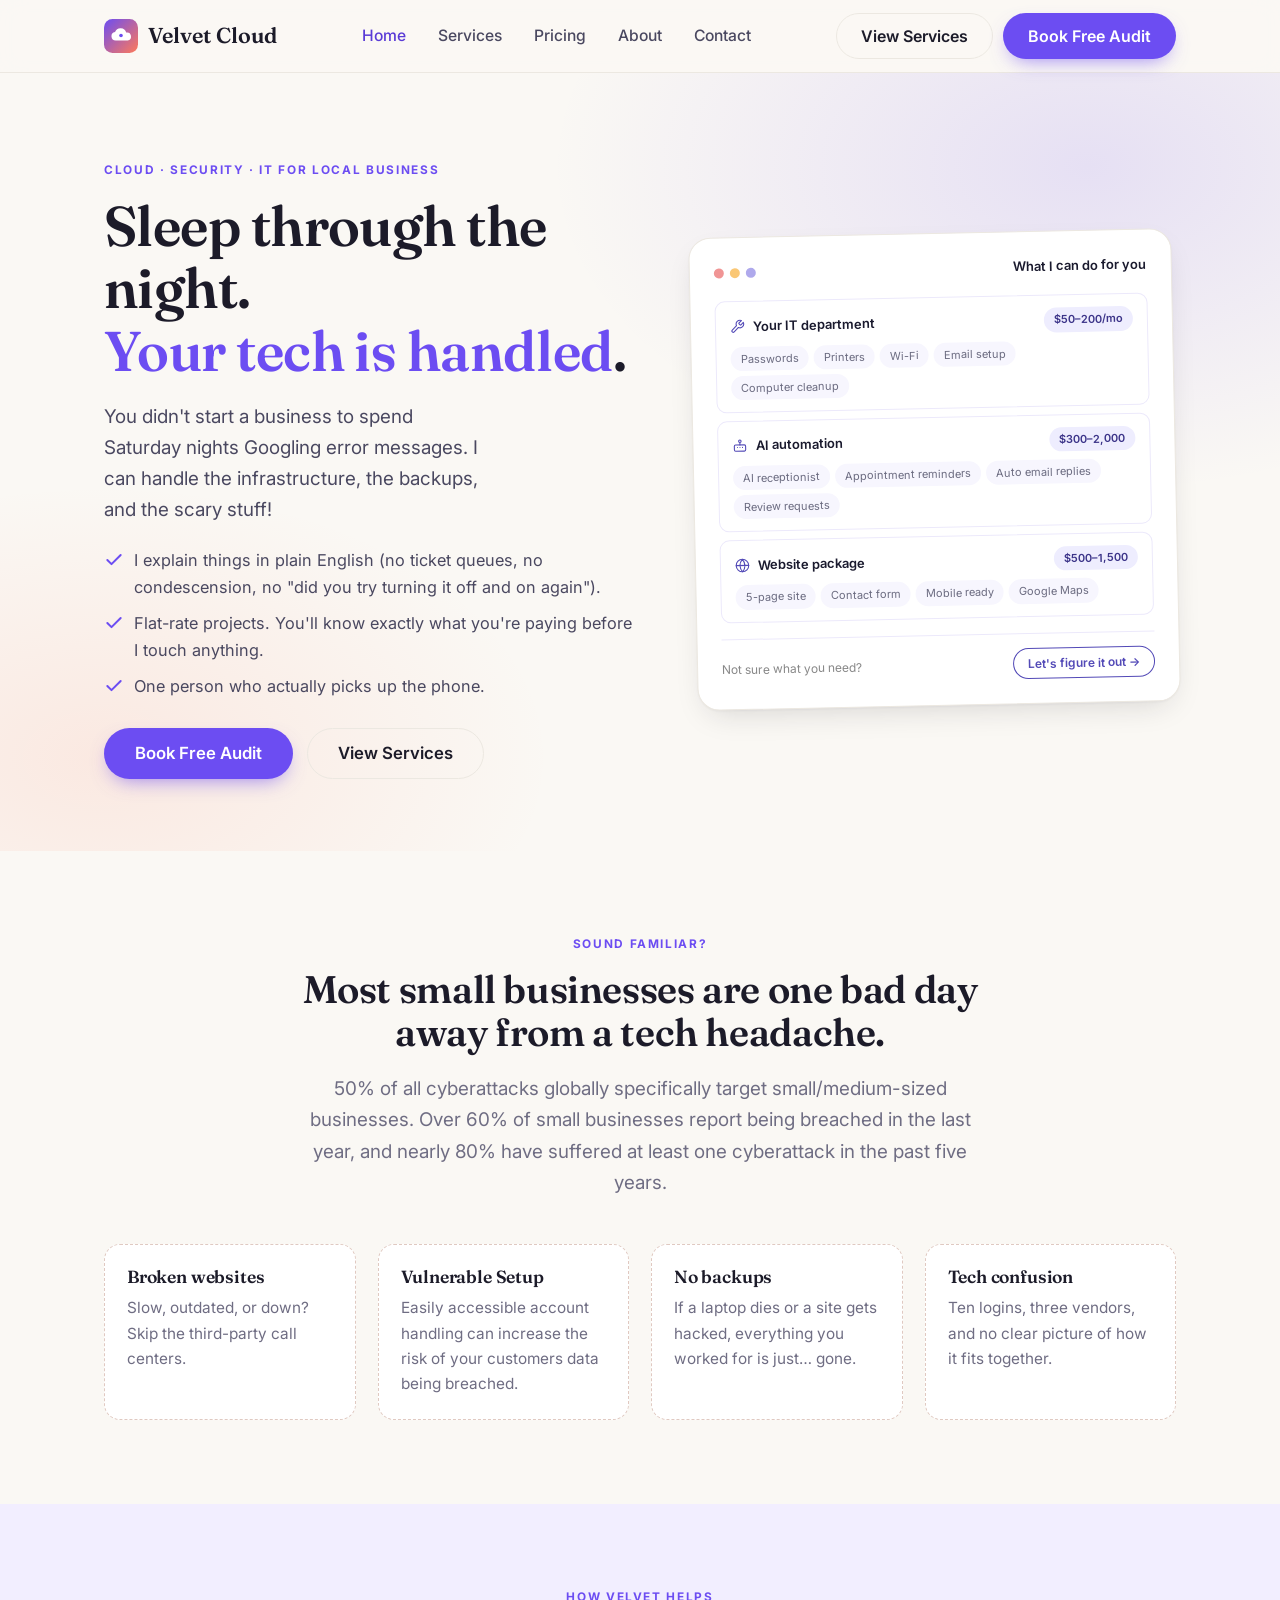
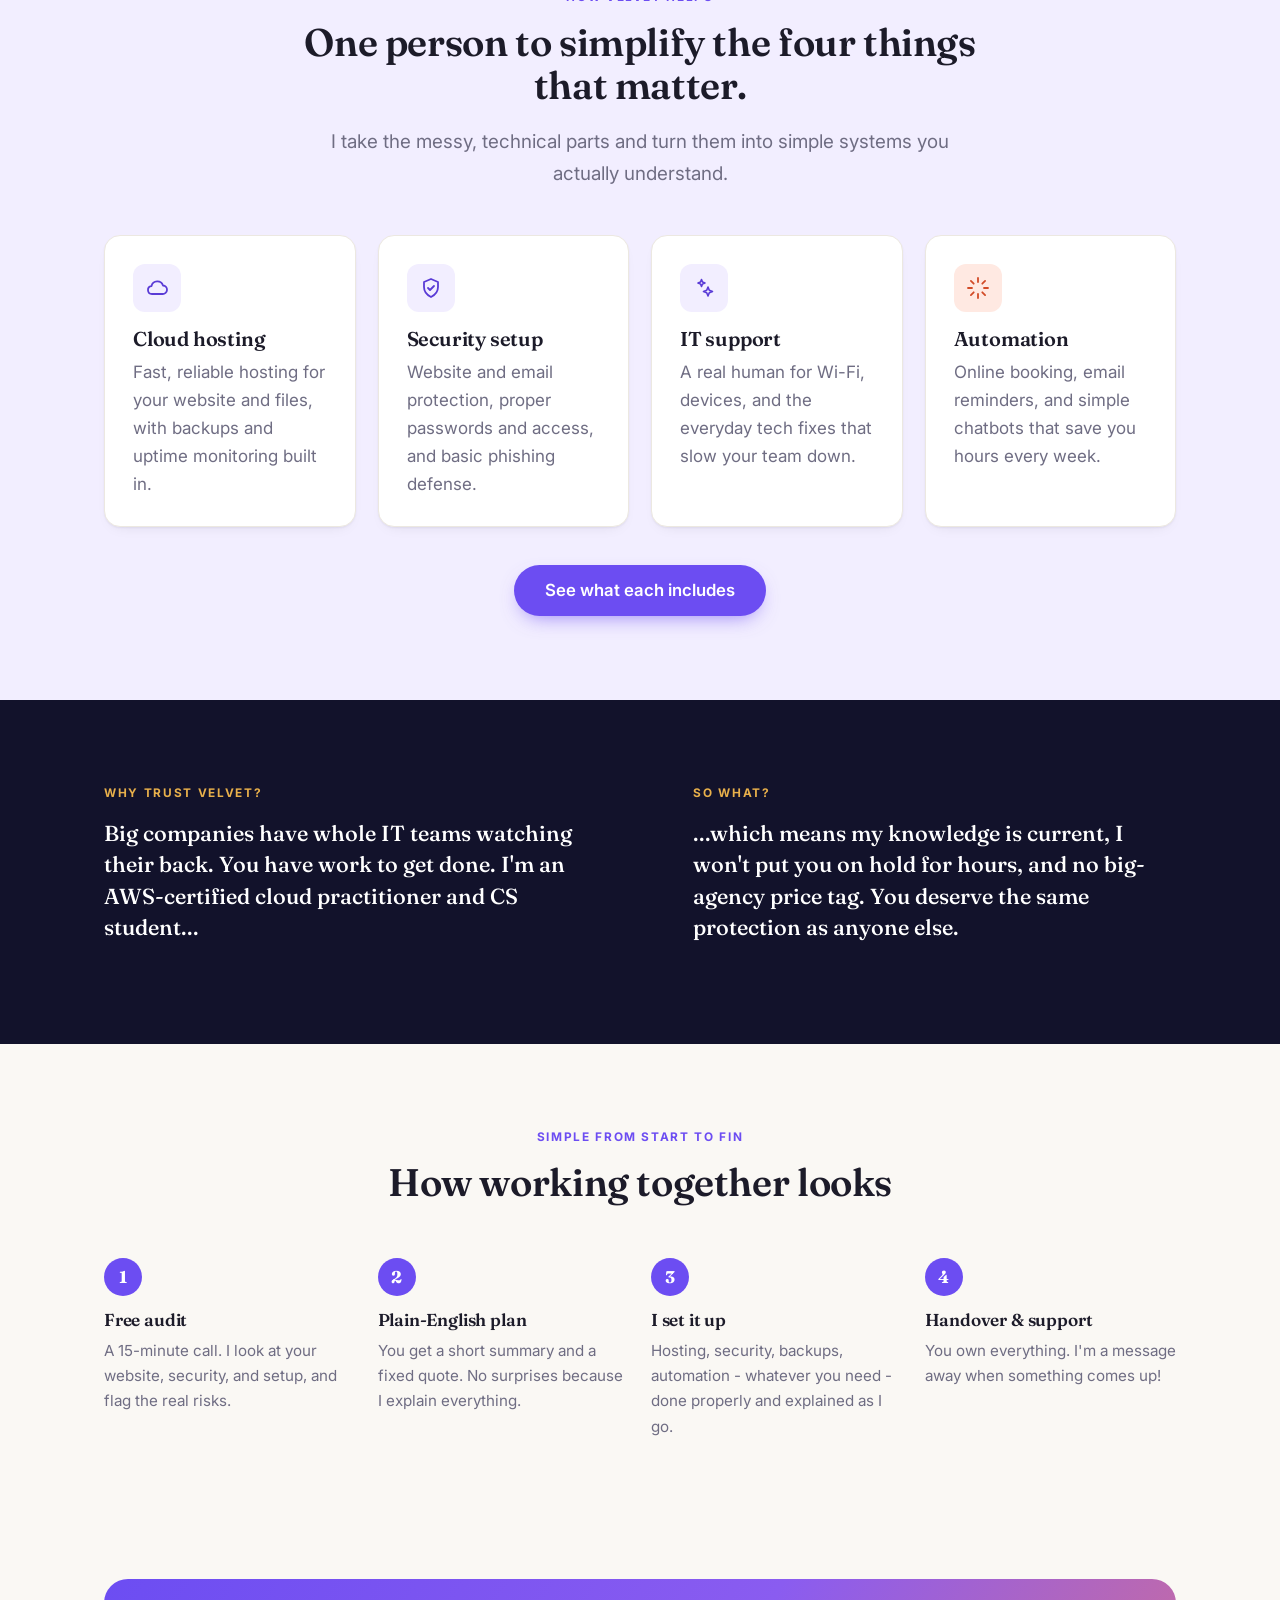
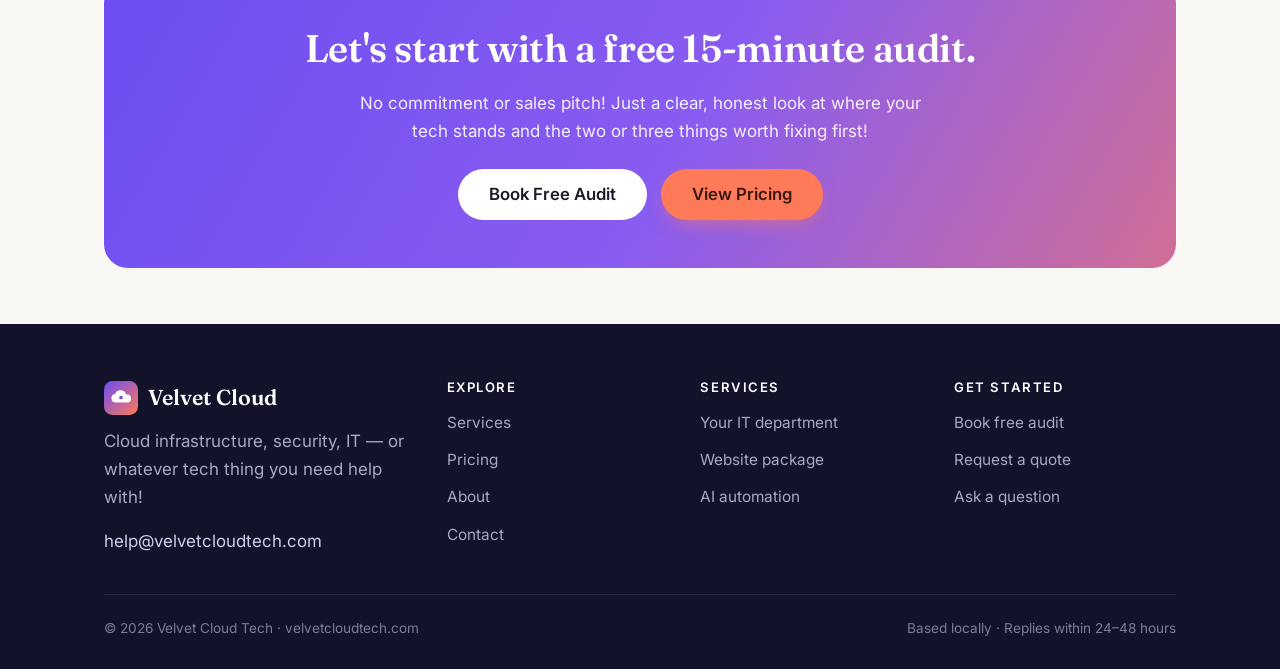
==== index.html @ 6d4a2fa4 "first commit" ====
<!DOCTYPE html>
<html lang="en">
<head>
  <meta charset="UTF-8" />
  <meta name="viewport" content="width=device-width, initial-scale=1.0" />
  <title>Velvet Cloud Tech — Home</title>
  <meta name="description" content="Velvet Cloud Tech provides cloud hosting, security, backups and IT support for small local businesses — fast, secure, managed infrastructure without needing in-house IT. Book a free 15-minute audit." />
  <link rel="icon" href="assets/favicon.svg" type="image/svg+xml" />
  <link rel="preconnect" href="https://fonts.googleapis.com" />
  <link rel="preconnect" href="https://fonts.gstatic.com" crossorigin />
  <link href="https://fonts.googleapis.com/css2?family=Fraunces:opsz,wght@9..144,500;9..144,600;9..144,700&family=Inter:wght@400;500;600;700&display=swap" rel="stylesheet" />
  <link rel="stylesheet" href="css/styles.css" />
  <meta property="og:title" content="Velvet Cloud Tech — Simple cloud, security & IT for local businesses" />
  <meta property="og:description" content="Fast, secure, managed infrastructure without needing in-house IT." />
  <meta property="og:type" content="website" />
</head>
<body>

  <!-- ============ HEADER ============ -->
  <header class="site-header">
    <div class="container nav">
      <a class="brand" href="index.html" aria-label="Velvet Cloud Tech home">
        <svg class="mark" viewBox="0 0 64 64" aria-hidden="true"><defs><linearGradient id="bg" x1="0" y1="0" x2="1" y2="1"><stop offset="0" stop-color="#6c4df2"/><stop offset="1" stop-color="#ff7a59"/></linearGradient></defs><rect width="64" height="64" rx="16" fill="url(#bg)"/><path fill="#fff" d="M44.5 40.5H22a8 8 0 0 1-1.2-15.9 11 11 0 0 1 21 .8 7.5 7.5 0 0 1 2.7 15.1Z"/><circle cx="32" cy="31" r="3.4" fill="#6c4df2"/></svg>
        Velvet Cloud
      </a>
      <nav aria-label="Primary">
        <ul class="nav-links" id="nav-links">
          <li><a href="index.html" class="active">Home</a></li>
          <li><a href="services.html">Services</a></li>
          <li><a href="pricing.html">Pricing</a></li>
          <li><a href="about.html">About</a></li>
          <li><a href="contact.html">Contact</a></li>
        </ul>
      </nav>
      <div class="nav-cta">
        <a class="btn btn--ghost" href="services.html">View Services</a>
        <a class="btn btn--primary" href="book.html">Book Free Audit</a>
        <button class="nav-toggle" aria-label="Menu" aria-controls="nav-links" aria-expanded="false"><span></span></button>
      </div>
    </div>
  </header>

  <main>
    <!-- ============ HERO ============ -->
    <section class="hero">
      <div class="container">
        <div class="hero-grid">
          <div>
            <p class="eyebrow">Cloud · Security · IT for local business</p>
            <h1>Sleep through the night. <span class="squiggle">Your tech is handled</span>.</h1>
            <p class="lead">You didn't start a business to spend Saturday nights Googling error messages. I can handle the infrastructure, the backups, and the scary stuff!</p>
            <ul class="hero-points">
              <li><svg width="20" height="20" viewBox="0 0 24 24" fill="none"><path d="M20 6L9 17l-5-5" stroke="#6c4df2" stroke-width="2.4" stroke-linecap="round" stroke-linejoin="round"/></svg>I explain things in plain English (no ticket queues, no condescension, no "did you try turning it off and on again").</li>
              <li><svg width="20" height="20" viewBox="0 0 24 24" fill="none"><path d="M20 6L9 17l-5-5" stroke="#6c4df2" stroke-width="2.4" stroke-linecap="round" stroke-linejoin="round"/></svg> Flat-rate projects. You'll know exactly what you're paying before I touch anything.</li>
              <li><svg width="20" height="20" viewBox="0 0 24 24" fill="none"><path d="M20 6L9 17l-5-5" stroke="#6c4df2" stroke-width="2.4" stroke-linecap="round" stroke-linejoin="round"/></svg> One person who actually picks up the phone.</li>
            </ul>
            <div class="btn-row">
              <a class="btn btn--primary btn--lg" href="book.html">Book Free Audit</a>
              <a class="btn btn--ghost btn--lg" href="services.html">View Services</a>
            </div>
          </div>

          <!-- decorative "what I do" card -->
          <div class="hero-card svc-card" aria-hidden="true">
            <div class="svc-head">
              <div class="svc-dots">
                <span class="svc-dot svc-dot--red"></span>
                <span class="svc-dot svc-dot--amber"></span>
                <span class="svc-dot svc-dot--purple"></span>
              </div>
              <p class="svc-title">What I can do for you</p>
            </div>

            <div class="svc-item">
              <div class="svc-item-head">
                <div class="svc-name">
                  <svg viewBox="0 0 24 24"><path d="M14.7 6.3a1 1 0 0 0 0 1.4l1.6 1.6a1 1 0 0 0 1.4 0l3.77-3.77a6 6 0 0 1-7.94 7.94l-6.91 6.91a2.12 2.12 0 0 1-3-3l6.91-6.91a6 6 0 0 1 7.94-7.94l-3.76 3.76z"/></svg>
                  Your IT department
                </div>
                <span class="svc-badge">$50–200/mo</span>
              </div>
              <div class="svc-tags">
                <span class="svc-tag">Passwords</span>
                <span class="svc-tag">Printers</span>
                <span class="svc-tag">Wi-Fi</span>
                <span class="svc-tag">Email setup</span>
                <span class="svc-tag">Computer cleanup</span>
              </div>
            </div>

            <div class="svc-item">
              <div class="svc-item-head">
                <div class="svc-name">
                  <svg viewBox="0 0 24 24"><rect x="3" y="11" width="18" height="10" rx="2"/><circle cx="12" cy="5" r="2"/><path d="M12 7v4"/><path d="M8 15h.01M12 15h.01M16 15h.01"/></svg>
                  AI automation
                </div>
                <span class="svc-badge">$300–2,000</span>
              </div>
              <div class="svc-tags">
                <span class="svc-tag">AI receptionist</span>
                <span class="svc-tag">Appointment reminders</span>
                <span class="svc-tag">Auto email replies</span>
                <span class="svc-tag">Review requests</span>
              </div>
            </div>

            <div class="svc-item">
              <div class="svc-item-head">
                <div class="svc-name">
                  <svg viewBox="0 0 24 24"><circle cx="12" cy="12" r="10"/><path d="M2 12h20M12 2a15.3 15.3 0 0 1 4 10 15.3 15.3 0 0 1-4 10 15.3 15.3 0 0 1-4-10 15.3 15.3 0 0 1 4-10z"/></svg>
                  Website package
                </div>
                <span class="svc-badge">$500–1,500</span>
              </div>
              <div class="svc-tags">
                <span class="svc-tag">5-page site</span>
                <span class="svc-tag">Contact form</span>
                <span class="svc-tag">Mobile ready</span>
                <span class="svc-tag">Google Maps</span>
              </div>
            </div>

            <div class="svc-foot">
              <p class="svc-foot-text">Not sure what you need?</p>
              <span class="svc-foot-btn">Let's figure it out →</span>
            </div>
          </div>
        </div>
      </div>
    </section>

    <!-- ============ PROBLEM ============ -->
    <section class="section">
      <div class="container">
        <div class="center narrow">
          <p class="eyebrow">Sound familiar?</p>
          <h2>Most small businesses are one bad day away from a tech headache.</h2>
          <p class="lead muted">50% of all cyberattacks globally specifically target small/medium-sized businesses. Over 60% of small businesses report being breached in the last year, and nearly 80% have suffered at least one cyberattack in the past five years.</p>
        </div>
        <div class="grid grid-4" style="margin-top:46px">
          <div class="pain">
            <h3>Broken websites</h3>
            <p>Slow, outdated, or down? Skip the third-party call centers.</p>
          </div>
          <div class="pain">
            <h3>Vulnerable Setup</h3>
            <p>Easily accessible account handling can increase the risk of your customers data being breached.</p>
          </div>
          <div class="pain">
            <h3>No backups</h3>
            <p>If a laptop dies or a site gets hacked, everything you worked for is just… gone.</p>
          </div>
          <div class="pain">
            <h3>Tech confusion</h3>
            <p>Ten logins, three vendors, and no clear picture of how it fits together.</p>
          </div>
        </div>
      </div>
    </section>

    <!-- ============ SOLUTION ============ -->
    <section class="section section--violet">
      <div class="container">
        <div class="center narrow">
          <p class="eyebrow">How Velvet helps</p>
          <h2>One person to simplify the four things that matter.</h2>
          <p class="lead muted">I take the messy, technical parts and turn them into simple systems you actually understand.</p>
        </div>
        <div class="grid grid-4" style="margin-top:46px">
          <div class="card">
            <div class="icon"><svg width="24" height="24" viewBox="0 0 24 24" fill="none"><path d="M7 18a4 4 0 0 1-.5-7.97A6 6 0 0 1 18 9.5 3.5 3.5 0 0 1 17.5 18H7Z" stroke="currentColor" stroke-width="1.8" stroke-linejoin="round"/></svg></div>
            <h3>Cloud hosting</h3>
            <p class="mb-0 muted">Fast, reliable hosting for your website and files, with backups and uptime monitoring built in.</p>
          </div>
          <div class="card">
            <div class="icon"><svg width="24" height="24" viewBox="0 0 24 24" fill="none"><path d="M12 3l7 3v5c0 4.5-3 8-7 10-4-2-7-5.5-7-10V6l7-3Z" stroke="currentColor" stroke-width="1.8" stroke-linejoin="round"/><path d="M9 12l2 2 4-4" stroke="currentColor" stroke-width="1.8" stroke-linecap="round" stroke-linejoin="round"/></svg></div>
            <h3>Security setup</h3>
            <p class="mb-0 muted">Website and email protection, proper passwords and access, and basic phishing defense.</p>
          </div>
          <div class="card">
            <div class="icon"><svg width="24" height="24" viewBox="0 0 24 24" fill="none"><path d="M9.5 3.5l1 2.5 2.5 1-2.5 1-1 2.5-1-2.5L6 7l2.5-1 1-2.5Z" stroke="currentColor" stroke-width="1.6" stroke-linejoin="round"/><path d="M16 11l1.3 3.2L20.5 15.5 17.3 16.8 16 20l-1.3-3.2L11.5 15.5l3.2-1.3L16 11Z" stroke="currentColor" stroke-width="1.6" stroke-linejoin="round"/></svg></div>
            <h3>IT support</h3>
            <p class="mb-0 muted">A real human for Wi-Fi, devices, and the everyday tech fixes that slow your team down.</p>
          </div>
          <div class="card">
            <div class="icon icon--coral"><svg width="24" height="24" viewBox="0 0 24 24" fill="none"><path d="M12 2v4M12 18v4M4.9 4.9l2.8 2.8M16.3 16.3l2.8 2.8M2 12h4M18 12h4M4.9 19.1l2.8-2.8M16.3 7.7l2.8-2.8" stroke="currentColor" stroke-width="1.8" stroke-linecap="round"/></svg></div>
            <h3>Automation</h3>
            <p class="mb-0 muted">Online booking, email reminders, and simple chatbots that save you hours every week.</p>
          </div>
        </div>
        <div class="center" style="margin-top:38px">
          <a class="btn btn--primary btn--lg" href="services.html">See what each includes</a>
        </div>
      </div>
    </section>

    <!-- ============ TRUST ============ -->
    <section class="section section--dark">
      <div class="container">
        <div class="hero-grid" style="align-items:center">
          <div>
            <p class="eyebrow">Why trust Velvet?</p>
            <p class="trust-quote">Big companies have whole IT teams watching their back. You have work to get done. I'm an AWS-certified cloud practitioner and CS student... </p>
            
          </div>
          <div>
            <p class="eyebrow">So What?</p>
            <p class="trust-quote">...which means my knowledge is current, I won't put you on hold for hours, and no big-agency price tag. You deserve the same protection as anyone else.</p>
          </div>
        </div>
      </div>
    </section>

    <!-- ============ PROCESS ============ -->
    <section class="section">
      <div class="container">
        <div class="center narrow">
          <p class="eyebrow">Simple from start to fin</p>
          <h2>How working together looks</h2>
        </div>
        <div class="steps" style="margin-top:46px">
          <div class="step"><div class="num">1</div><h3>Free audit</h3><p>A 15-minute call. I look at your website, security, and setup, and flag the real risks.</p></div>
          <div class="step"><div class="num">2</div><h3>Plain-English plan</h3><p>You get a short summary and a fixed quote. No surprises because I explain everything.</p></div>
          <div class="step"><div class="num">3</div><h3>I set it up</h3><p>Hosting, security, backups, automation - whatever you need - done properly and explained as I go.</p></div>
          <div class="step"><div class="num">4</div><h3>Handover &amp; support</h3><p>You own everything. I'm a message away when something comes up!</p></div>
        </div>
      </div>
    </section>

    <!-- ============ CTA ============ -->
    <section class="section section--tight">
      <div class="container">
        <div class="cta-band">
          <h2>Let's start with a free 15-minute audit.</h2>
          <p>No commitment or sales pitch! Just a clear, honest look at where your tech stands and the two or three things worth fixing first!</p>
          <div class="btn-row btn-row--center" style="margin-top:24px">
            <a class="btn btn--light btn--lg" href="book.html">Book Free Audit</a>
            <a class="btn btn--coral btn--lg" href="pricing.html">View Pricing</a>
          </div>
        </div>
      </div>
    </section>
  </main>

  <!-- ============ FOOTER ============ -->
  <footer class="site-footer">
    <div class="container">
      <div class="footer-grid">
        <div>
          <a class="brand" href="index.html">
            <svg class="mark" viewBox="0 0 64 64" aria-hidden="true"><defs><linearGradient id="fg" x1="0" y1="0" x2="1" y2="1"><stop offset="0" stop-color="#6c4df2"/><stop offset="1" stop-color="#ff7a59"/></linearGradient></defs><rect width="64" height="64" rx="16" fill="url(#fg)"/><path fill="#fff" d="M44.5 40.5H22a8 8 0 0 1-1.2-15.9 11 11 0 0 1 21 .8 7.5 7.5 0 0 1 2.7 15.1Z"/><circle cx="32" cy="31" r="3.4" fill="#6c4df2"/></svg>
            Velvet Cloud
          </a>
          <p style="max-width:34ch;color:#a9a8c0">Cloud infrastructure, security, IT — or whatever tech thing you need help with!</p>
          <a href="mailto:help@velvetcloudtech.com">help@velvetcloudtech.com</a>
        </div>
        <div>
          <h4>Explore</h4>
          <ul>
            <li><a href="services.html">Services</a></li>
            <li><a href="pricing.html">Pricing</a></li>
            <li><a href="about.html">About</a></li>
            <li><a href="contact.html">Contact</a></li>
          </ul>
        </div>
        <div>
          <h4>Services</h4>
          <ul>
            <li><a href="services.html#it">Your IT department</a></li>
            <li><a href="services.html#website">Website package</a></li>
            <li><a href="services.html#automation">AI automation</a></li>
          </ul>
        </div>
        <div>
          <h4>Get started</h4>
          <ul>
            <li><a href="book.html">Book free audit</a></li>
            <li><a href="pricing.html">Request a quote</a></li>
            <li><a href="contact.html">Ask a question</a></li>
          </ul>
        </div>
      </div>
      <div class="footer-bottom">
        <span>© <span data-year>2026</span> Velvet Cloud Tech · velvetcloudtech.com</span>
        <span>Based locally · Replies within 24–48 hours</span>
      </div>
    </div>
  </footer>

  <script src="js/main.js"></script>
</body>
</html>
---- css/styles.css ----
/* =========================================================
   Cloudia — velvetcloudtech.com
   Hand-built design system. Edit tokens below to re-skin.
   ========================================================= */

:root {
  /* Brand palette — "velvet cloud" */
  --ink:        #1c1b29;   /* near-black headings */
  --ink-soft:   #4a4860;   /* body text */
  --muted:      #6f6d83;   /* captions, meta */
  --cream:      #faf8f4;   /* page background */
  --card:       #ffffff;   /* surfaces */
  --line:       #ece8e1;   /* hairline borders */

  --violet:     #6c4df2;   /* primary */
  --violet-700: #5a3bd6;   /* primary hover */
  --violet-tint:#f2eeff;   /* tint */
  --coral:      #ff7a59;   /* warm accent */
  --coral-soft: #ffe9e2;
  --navy:       #12122b;   /* deep footer / dark sections */
  --gold:       #e8b04b;

  /* Type */
  --font-head: "Fraunces", Georgia, "Times New Roman", serif;
  --font-body: "Inter", -apple-system, BlinkMacSystemFont, "Segoe UI", Roboto, Helvetica, Arial, sans-serif;

  /* Spacing / shape */
  --radius:   16px;
  --radius-sm: 10px;
  --shadow:   0 1px 2px rgba(28,27,41,.04), 0 12px 32px -12px rgba(28,27,41,.18);
  --shadow-sm:0 1px 2px rgba(28,27,41,.05), 0 6px 16px -10px rgba(28,27,41,.15);
  --container: 1120px;
}

/* ---------- Reset-ish ---------- */
*, *::before, *::after { box-sizing: border-box; }
html { scroll-behavior: smooth; -webkit-text-size-adjust: 100%; }
body {
  margin: 0;
  font-family: var(--font-body);
  color: var(--ink-soft);
  background: var(--cream);
  line-height: 1.65;
  font-size: 17px;
  -webkit-font-smoothing: antialiased;
  text-rendering: optimizeLegibility;
}
img { max-width: 100%; display: block; }
a { color: var(--violet-700); text-decoration: none; }
a:hover { text-decoration: underline; }

h1, h2, h3, h4 {
  font-family: var(--font-head);
  color: var(--ink);
  line-height: 1.12;
  font-weight: 600;
  letter-spacing: -0.01em;
  margin: 0 0 .5em;
}
h1 { font-size: clamp(2.2rem, 5vw, 3.5rem); font-weight: 600; }
h2 { font-size: clamp(1.7rem, 3.4vw, 2.4rem); }
h3 { font-size: 1.25rem; }
p  { margin: 0 0 1rem; }

/* ---------- Layout ---------- */
.container { width: 100%; max-width: var(--container); margin: 0 auto; padding: 0 24px; }
.section { padding: 84px 0; }
.section--tight { padding: 56px 0; }
.section--dark { background: var(--navy); color: #cfcede; }
.section--dark h2, .section--dark h3 { color: #fff; }
.section--violet { background: var(--violet-tint); }
.center { text-align: center; }
.narrow { max-width: 680px; margin-left: auto; margin-right: auto; }

.eyebrow {
  font-family: var(--font-body);
  text-transform: uppercase;
  letter-spacing: .14em;
  font-size: .74rem;
  font-weight: 700;
  color: var(--violet);
  margin: 0 0 14px;
}
.section--dark .eyebrow { color: var(--gold); }
.lead { font-size: 1.18rem; color: var(--ink-soft); }

/* ---------- Buttons ---------- */
.btn {
  display: inline-flex;
  align-items: center;
  gap: 9px;
  font-family: var(--font-body);
  font-weight: 600;
  font-size: 1rem;
  padding: 14px 24px;
  border-radius: 999px;
  border: 1.5px solid transparent;
  cursor: pointer;
  transition: transform .12s ease, box-shadow .2s ease, background .2s ease;
  text-decoration: none !important;
  line-height: 1;
}
.btn:active { transform: translateY(1px); }
.btn--primary { background: var(--violet); color: #fff; box-shadow: 0 8px 20px -8px rgba(108,77,242,.7); }
.btn--primary:hover { background: var(--violet-700); }
.btn--ghost { background: transparent; color: var(--ink); border-color: var(--line); }
.btn--ghost:hover { border-color: var(--violet); color: var(--violet-700); background: #fff; }
.btn--light { background: #fff; color: var(--ink); }
.btn--light:hover { background: #f4f2ff; }
.btn--coral { background: var(--coral); color: #3a1a10; box-shadow: 0 8px 20px -8px rgba(255,122,89,.7); }
.btn--coral:hover { filter: brightness(1.03); }
.btn--lg { padding: 16px 30px; font-size: 1.05rem; }
.btn-row { display: flex; flex-wrap: wrap; gap: 14px; }
.btn-row--center { justify-content: center; }

/* ---------- Header / Nav ---------- */
.site-header {
  position: sticky; top: 0; z-index: 50;
  background: rgba(250,248,244,.82);
  backdrop-filter: saturate(160%) blur(12px);
  border-bottom: 1px solid var(--line);
}
.nav { display: flex; align-items: center; justify-content: space-between; height: 72px; }
.brand { display: inline-flex; align-items: center; gap: 10px; font-family: var(--font-head); font-weight: 600; font-size: 1.35rem; color: var(--ink); text-decoration: none !important; }
.brand:hover { color: var(--ink); }
.brand .mark { width: 34px; height: 34px; flex: none; }
.nav-links { display: flex; align-items: center; gap: 4px; list-style: none; margin: 0; padding: 0; }
.nav-links a {
  display: inline-block; padding: 9px 14px; border-radius: 9px;
  color: var(--ink-soft); font-weight: 500; font-size: .98rem; text-decoration: none !important;
}
.nav-links a:hover { color: var(--ink); background: rgba(108,77,242,.07); }
.nav-links a.active { color: var(--violet-700); }
.nav-cta { display: flex; align-items: center; gap: 10px; }
.nav-toggle { display: none; background: none; border: 1.5px solid var(--line); border-radius: 10px; width: 44px; height: 42px; cursor: pointer; align-items: center; justify-content: center; }
.nav-toggle span, .nav-toggle span::before, .nav-toggle span::after {
  content: ""; display: block; width: 20px; height: 2px; background: var(--ink); border-radius: 2px; position: relative; transition: .2s;
}
.nav-toggle span::before { position: absolute; top: -6px; }
.nav-toggle span::after  { position: absolute; top: 6px; }

@media (max-width: 860px) {
  .nav-toggle { display: inline-flex; }
  .nav-links {
    position: absolute; top: 72px; left: 0; right: 0;
    flex-direction: column; align-items: stretch; gap: 2px;
    background: var(--cream); border-bottom: 1px solid var(--line);
    padding: 12px 16px 18px; box-shadow: var(--shadow-sm);
    display: none;
  }
  .nav-links.open { display: flex; }
  .nav-links a { padding: 12px 14px; font-size: 1.05rem; }
  .nav .nav-cta .btn--ghost { display: none; }
}

/* ---------- Hero ---------- */
.hero { position: relative; overflow: hidden; padding: 88px 0 72px; }
.hero::before {
  content: ""; position: absolute; inset: 0; z-index: 0;
  background:
    radial-gradient(60% 60% at 85% 12%, rgba(108,77,242,.14), transparent 70%),
    radial-gradient(50% 50% at 8% 88%, rgba(255,122,89,.12), transparent 70%);
  pointer-events: none;
}
.hero .container { position: relative; z-index: 1; }
.hero-grid { display: grid; grid-template-columns: 1.05fr .95fr; gap: 56px; align-items: center; }
.hero h1 { margin-bottom: 18px; }
.hero h1 .squiggle { color: var(--violet); position: relative; white-space: nowrap; }
.hero p.lead { max-width: 32ch; }
.hero-points { list-style: none; margin: 22px 0 28px; padding: 0; display: grid; gap: 9px; }
.hero-points li { display: flex; gap: 10px; align-items: flex-start; color: var(--ink-soft); font-size: 1.02rem; }
.hero-points li svg { flex: none; margin-top: 3px; }

.hero-card {
  background: var(--card); border: 1px solid var(--line); border-radius: 22px;
  box-shadow: var(--shadow); padding: 26px; transform: rotate(-1.2deg);
}
.hero-card .hc-head { display: flex; align-items: center; gap: 12px; margin-bottom: 16px; }
.hero-card .dot { width: 11px; height: 11px; border-radius: 50%; }
.hero-card ul { list-style: none; margin: 0; padding: 0; display: grid; gap: 12px; }
.hero-card li { display: flex; justify-content: space-between; align-items: center; gap: 12px; padding: 12px 14px; background: var(--cream); border-radius: 12px; border: 1px solid var(--line); font-size: .96rem; }
.hero-card .status { font-weight: 600; font-size: .82rem; padding: 4px 10px; border-radius: 999px; }
.status--ok { color: #157347; background: #e3f5ea; }
.status--warn { color: #9a6700; background: #fdf2d6; }

/* "What I can do for you" hero card (scoped — no global leaks) */
.svc-card { padding: 24px; }
.svc-card .svc-head { display: flex; align-items: center; justify-content: space-between; gap: 12px; margin-bottom: 18px; }
.svc-card .svc-dots { display: flex; gap: 6px; }
.svc-card .svc-dot { width: 10px; height: 10px; border-radius: 50%; }
.svc-card .svc-dot--red { background: #f09595; }
.svc-card .svc-dot--amber { background: #fac775; }
.svc-card .svc-dot--purple { background: #afa9ec; }
.svc-card .svc-title { margin: 0; font-size: 13px; font-weight: 600; color: #1a1a2e; font-family: var(--font-body); }

.svc-card .svc-item { border: 1px solid #ece9fb; border-radius: 10px; padding: 12px 14px; margin-bottom: 8px; }
.svc-card .svc-item-head { display: flex; align-items: center; justify-content: space-between; gap: 10px; margin-bottom: 8px; }
.svc-card .svc-name { display: flex; align-items: center; gap: 8px; font-size: 13px; font-weight: 600; color: #1a1a2e; }
.svc-card .svc-name svg { width: 15px; height: 15px; flex: none; stroke: #534ab7; stroke-width: 1.75; fill: none; stroke-linecap: round; stroke-linejoin: round; }
.svc-card .svc-badge { font-size: 11px; font-weight: 600; background: #eeedfe; color: #3c3489; padding: 3px 10px; border-radius: 100px; white-space: nowrap; }

.svc-card .svc-tags { display: flex; flex-wrap: wrap; gap: 5px; }
.svc-card .svc-tag { font-size: 11px; color: #6b6b80; background: #f7f6fe; border-radius: 100px; padding: 3px 10px; }

.svc-card .svc-foot { margin-top: 16px; padding-top: 14px; border-top: 1px solid #ece9fb; display: flex; align-items: center; justify-content: space-between; gap: 12px; }
.svc-card .svc-foot-text { margin: 0; font-size: 12px; color: #888; }
.svc-card .svc-foot-btn { font-size: 12px; font-weight: 600; color: #534ab7; background: transparent; border: 1px solid #534ab7; border-radius: 100px; padding: 5px 14px; white-space: nowrap; }

@media (max-width: 860px) {
  .hero-grid { grid-template-columns: 1fr; gap: 36px; }
  .hero-card { transform: none; }
  .hero p.lead { max-width: none; }
}

/* ---------- Cards / grids ---------- */
.grid { display: grid; gap: 22px; }
.grid-2 { grid-template-columns: repeat(2, 1fr); }
.grid-3 { grid-template-columns: repeat(3, 1fr); }
.grid-4 { grid-template-columns: repeat(4, 1fr); }
@media (max-width: 980px) { .grid-4 { grid-template-columns: repeat(2, 1fr); } .grid-3 { grid-template-columns: 1fr 1fr; } }
@media (max-width: 680px) { .grid-2, .grid-3, .grid-4 { grid-template-columns: 1fr; } }

.card {
  background: var(--card); border: 1px solid var(--line); border-radius: var(--radius);
  padding: 28px; box-shadow: var(--shadow-sm); transition: transform .18s ease, box-shadow .2s ease;
}
.card:hover { transform: translateY(-3px); box-shadow: var(--shadow); }
.card h3 { margin-bottom: 8px; }
.card .icon {
  width: 48px; height: 48px; border-radius: 12px; display: flex; align-items: center; justify-content: center;
  background: var(--violet-tint); color: var(--violet-700); margin-bottom: 16px;
}
.card .icon--coral { background: var(--coral-soft); color: #d24b27; }

/* problem cards (muted) */
.pain { background: #fff; border: 1px dashed #e0c9c1; border-radius: var(--radius); padding: 22px; }
.pain h3 { color: var(--ink); font-size: 1.1rem; }
.pain p { margin: 0; color: var(--muted); font-size: .96rem; }

/* ---------- Service detail blocks ---------- */
.service { border-top: 1px solid var(--line); padding: 44px 0; }
.service:first-of-type { border-top: 0; }
.service-grid { display: grid; grid-template-columns: 230px 1fr; gap: 36px; align-items: start; }
.service-grid .s-head .icon { margin-bottom: 14px; }
.service-grid .s-head .price-tag { font-weight: 700; color: var(--ink); font-size: 1.05rem; }
.service-grid .s-head .price-tag small { display: block; font-weight: 500; color: var(--muted); font-size: .8rem; }
.s-list { list-style: none; margin: 0; padding: 0; display: grid; gap: 10px; }
.s-list li { display: flex; gap: 10px; align-items: flex-start; }
.s-list li svg { flex: none; margin-top: 4px; }
.s-meta { display: flex; flex-wrap: wrap; gap: 10px 24px; margin-top: 18px; font-size: .95rem; }
.s-meta b { color: var(--ink); }
@media (max-width: 760px) { .service-grid { grid-template-columns: 1fr; gap: 18px; } }

/* ---------- Pricing ---------- */
.price-grid { display: grid; grid-template-columns: repeat(3, 1fr); gap: 22px; align-items: stretch; }
@media (max-width: 900px) { .price-grid { grid-template-columns: 1fr; max-width: 440px; margin: 0 auto; } }
.price-card { display: flex; flex-direction: column; background: var(--card); border: 1px solid var(--line); border-radius: var(--radius); padding: 30px; box-shadow: var(--shadow-sm); position: relative; }
.price-card.featured { border: 2px solid var(--violet); box-shadow: var(--shadow); }
.price-card .tier { font-family: var(--font-head); font-size: 1.4rem; color: var(--ink); margin-bottom: 4px; }
.price-card .badge { position: absolute; top: -13px; left: 50%; transform: translateX(-50%); background: var(--violet); color: #fff; font-size: .72rem; font-weight: 700; letter-spacing: .06em; text-transform: uppercase; padding: 6px 14px; border-radius: 999px; }
.price-card .amount { font-family: var(--font-head); font-size: 2.3rem; color: var(--ink); margin: 6px 0 2px; }
.price-card .amount small { font-size: .9rem; color: var(--muted); font-family: var(--font-body); }
.price-card .blurb { color: var(--muted); font-size: .95rem; margin-bottom: 18px; }
.price-card ul { list-style: none; margin: 0 0 24px; padding: 0; display: grid; gap: 11px; flex: 1; }
.price-card ul li { display: flex; gap: 10px; align-items: flex-start; font-size: .97rem; }
.price-card ul li svg { flex: none; margin-top: 4px; }
.price-card .btn { width: 100%; justify-content: center; }

/* ---------- Steps / process ---------- */
.steps { display: grid; grid-template-columns: repeat(4, 1fr); gap: 22px; }
@media (max-width: 860px) { .steps { grid-template-columns: 1fr 1fr; } }
@media (max-width: 520px) { .steps { grid-template-columns: 1fr; } }
.step { position: relative; padding-top: 8px; }
.step .num { width: 38px; height: 38px; border-radius: 50%; background: var(--violet); color: #fff; font-weight: 700; font-family: var(--font-head); display: flex; align-items: center; justify-content: center; margin-bottom: 14px; }
.step h3 { font-size: 1.08rem; }
.step p { font-size: .95rem; color: var(--muted); margin: 0; }

/* ---------- Forms ---------- */
.form { display: grid; gap: 18px; }
.field { display: grid; gap: 7px; }
.field label { font-weight: 600; color: var(--ink); font-size: .95rem; }
.field label .req { color: var(--coral); }
.field input, .field select, .field textarea {
  font-family: var(--font-body); font-size: 1rem; color: var(--ink);
  padding: 13px 15px; border: 1.5px solid var(--line); border-radius: var(--radius-sm);
  background: #fff; width: 100%; transition: border .15s ease, box-shadow .15s ease;
}
.field input:focus, .field select:focus, .field textarea:focus {
  outline: none; border-color: var(--violet); box-shadow: 0 0 0 4px rgba(108,77,242,.12);
}
.field textarea { resize: vertical; min-height: 120px; }
.field-row { display: grid; grid-template-columns: 1fr 1fr; gap: 18px; }
@media (max-width: 560px) { .field-row { grid-template-columns: 1fr; } }
.form-note { font-size: .85rem; color: var(--muted); }

/* ---------- Calendly embed wrapper ---------- */
.calendly-wrap { background: #fff; border: 1px solid var(--line); border-radius: var(--radius); box-shadow: var(--shadow-sm); overflow: hidden; min-height: 680px; }
.calendly-inline-widget { min-width: 320px; height: 700px; }
.embed-placeholder { display: flex; flex-direction: column; align-items: center; justify-content: center; text-align: center; min-height: 680px; padding: 40px; color: var(--muted); border: 2px dashed var(--line); border-radius: var(--radius); background: #fff; }
.embed-placeholder code { background: var(--violet-tint); color: var(--violet-700); padding: 3px 8px; border-radius: 6px; font-size: .9rem; }

/* ---------- FAQ ---------- */
.faq { max-width: 760px; margin: 0 auto; }
.faq details { border: 1px solid var(--line); border-radius: var(--radius-sm); background: #fff; margin-bottom: 12px; overflow: hidden; }
.faq summary { cursor: pointer; list-style: none; padding: 18px 20px; font-weight: 600; color: var(--ink); display: flex; justify-content: space-between; align-items: center; gap: 16px; }
.faq summary::-webkit-details-marker { display: none; }
.faq summary::after { content: "+"; font-size: 1.4rem; color: var(--violet); line-height: 1; transition: transform .2s; }
.faq details[open] summary::after { transform: rotate(45deg); }
.faq details > div { padding: 0 20px 18px; color: var(--ink-soft); }

/* ---------- Trust strip / stats ---------- */
.trust-quote { font-family: var(--font-head); font-size: clamp(1.15rem, 1.7vw, 1.45rem); line-height: 1.45; color: #fff; max-width: 36ch; font-weight: 500; }
.stats { display: grid; grid-template-columns: repeat(3,1fr); gap: 22px; }
@media (max-width: 680px) { .stats { grid-template-columns: 1fr; } }
.stat .n { font-family: var(--font-head); font-size: 2.4rem; color: var(--ink); }
.section--dark .stat .n { color: #fff; }
.stat .l { color: var(--muted); font-size: .95rem; }
.section--dark .stat .l { color: #9b9ab5; }

/* ---------- CTA band ---------- */
.cta-band { background: linear-gradient(120deg, var(--violet) 0%, #8a5cf0 55%, var(--coral) 130%); color: #fff; border-radius: 24px; padding: 48px; text-align: center; }
.cta-band h2 { color: #fff; }
.cta-band p { color: rgba(255,255,255,.9); max-width: 52ch; margin-left: auto; margin-right: auto; }

/* ---------- Footer ---------- */
.site-footer { background: var(--navy); color: #a9a8c0; padding: 56px 0 30px; }
.site-footer a { color: #cfceed; }
.footer-grid { display: grid; grid-template-columns: 1.4fr 1fr 1fr 1fr; gap: 32px; }
@media (max-width: 760px) { .footer-grid { grid-template-columns: 1fr 1fr; gap: 26px; } }
.site-footer .brand { color: #fff; margin-bottom: 12px; }
.footer-grid h4 { color: #fff; font-family: var(--font-body); font-size: .82rem; text-transform: uppercase; letter-spacing: .12em; margin-bottom: 14px; }
.footer-grid ul { list-style: none; margin: 0; padding: 0; display: grid; gap: 9px; }
.footer-grid ul a { color: #a9a8c0; text-decoration: none; font-size: .96rem; }
.footer-grid ul a:hover { color: #fff; }
.footer-bottom { border-top: 1px solid rgba(255,255,255,.1); margin-top: 38px; padding-top: 22px; display: flex; justify-content: space-between; gap: 16px; flex-wrap: wrap; font-size: .85rem; color: #7d7c98; }

/* ---------- Misc ---------- */
.badge-pill { display: inline-flex; align-items: center; gap: 8px; background: #fff; border: 1px solid var(--line); border-radius: 999px; padding: 7px 15px; font-size: .85rem; font-weight: 600; color: var(--ink-soft); box-shadow: var(--shadow-sm); }
.kicker-row { display: flex; gap: 12px; flex-wrap: wrap; justify-content: center; margin-top: 26px; }
.hr-soft { border: 0; border-top: 1px solid var(--line); margin: 0; }
.muted { color: var(--muted); }
.mt-0 { margin-top: 0; } .mb-0 { margin-bottom: 0; }
.maxw-720 { max-width: 720px; }
.page-head { padding: 64px 0 8px; }
.page-head h1 { margin-bottom: 14px; }

/* prefers-reduced-motion */
@media (prefers-reduced-motion: reduce) {
  * { animation: none !important; transition: none !important; scroll-behavior: auto !important; }
}
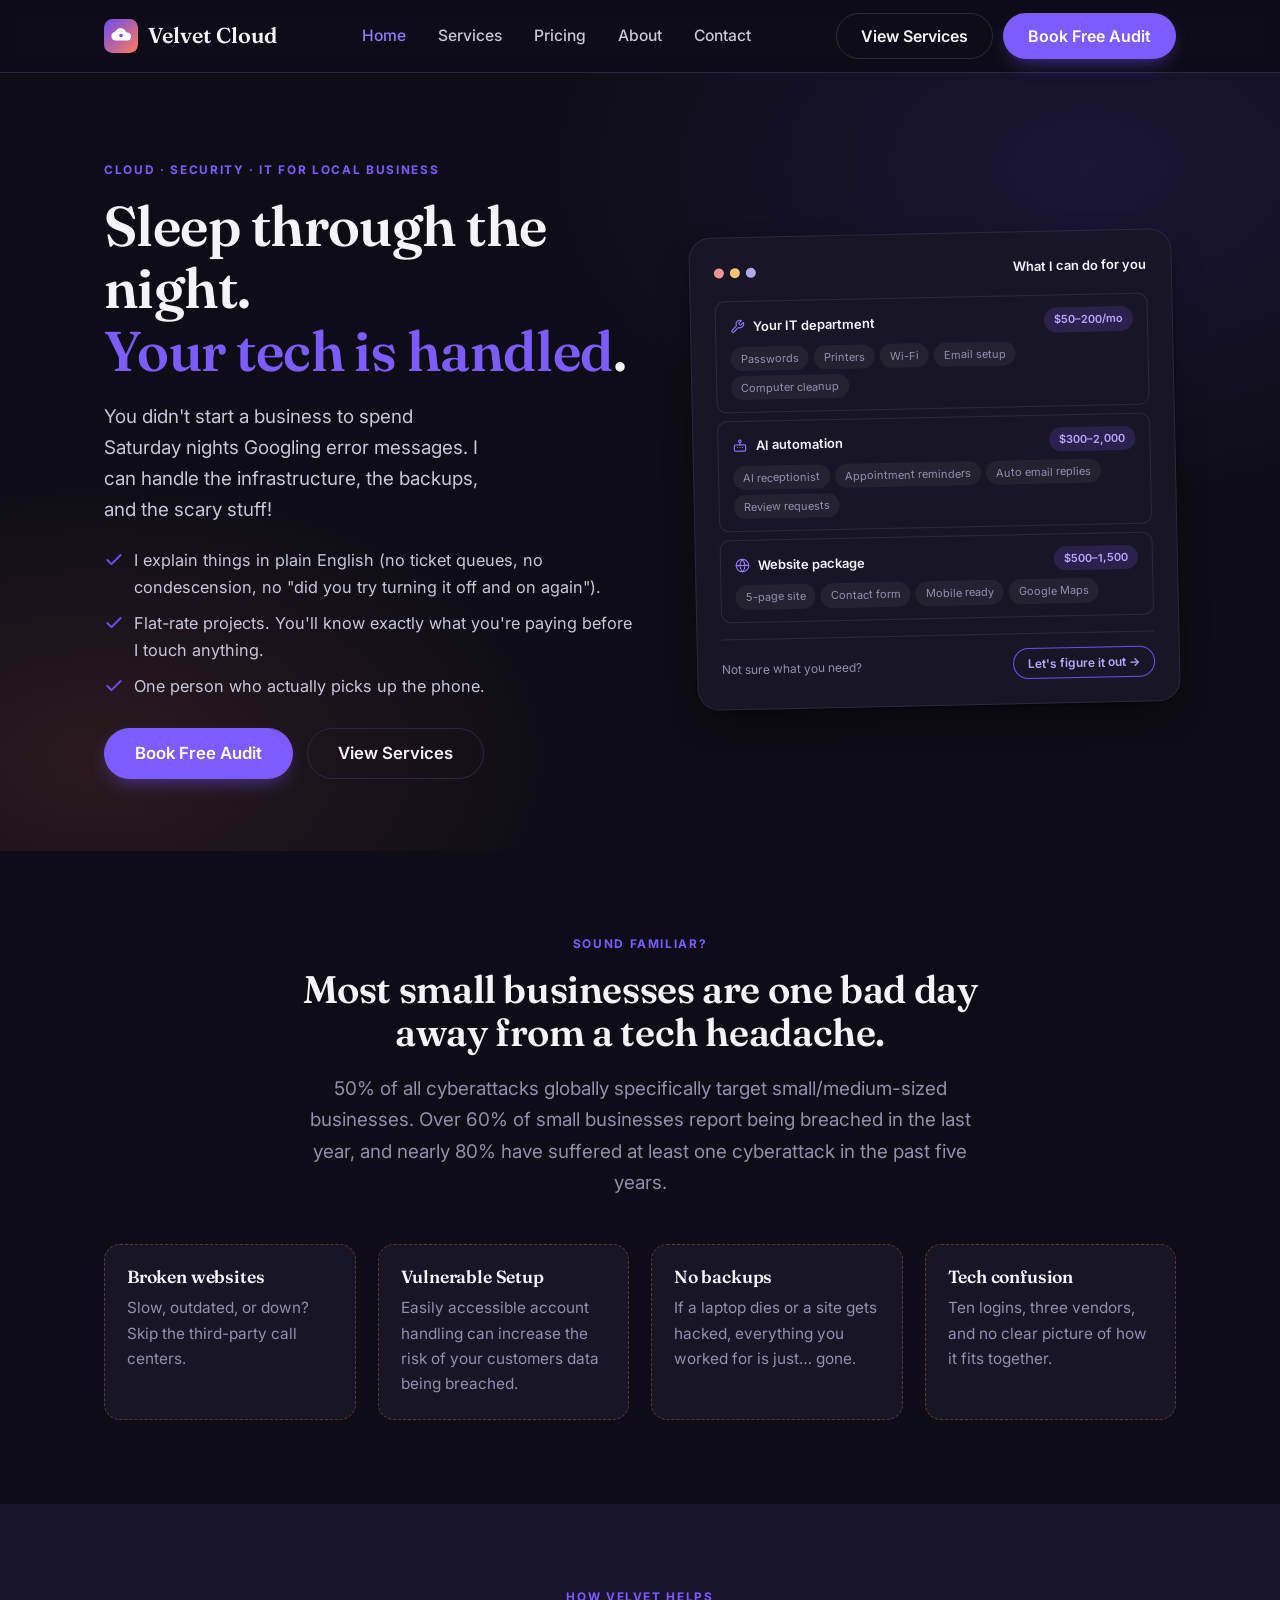
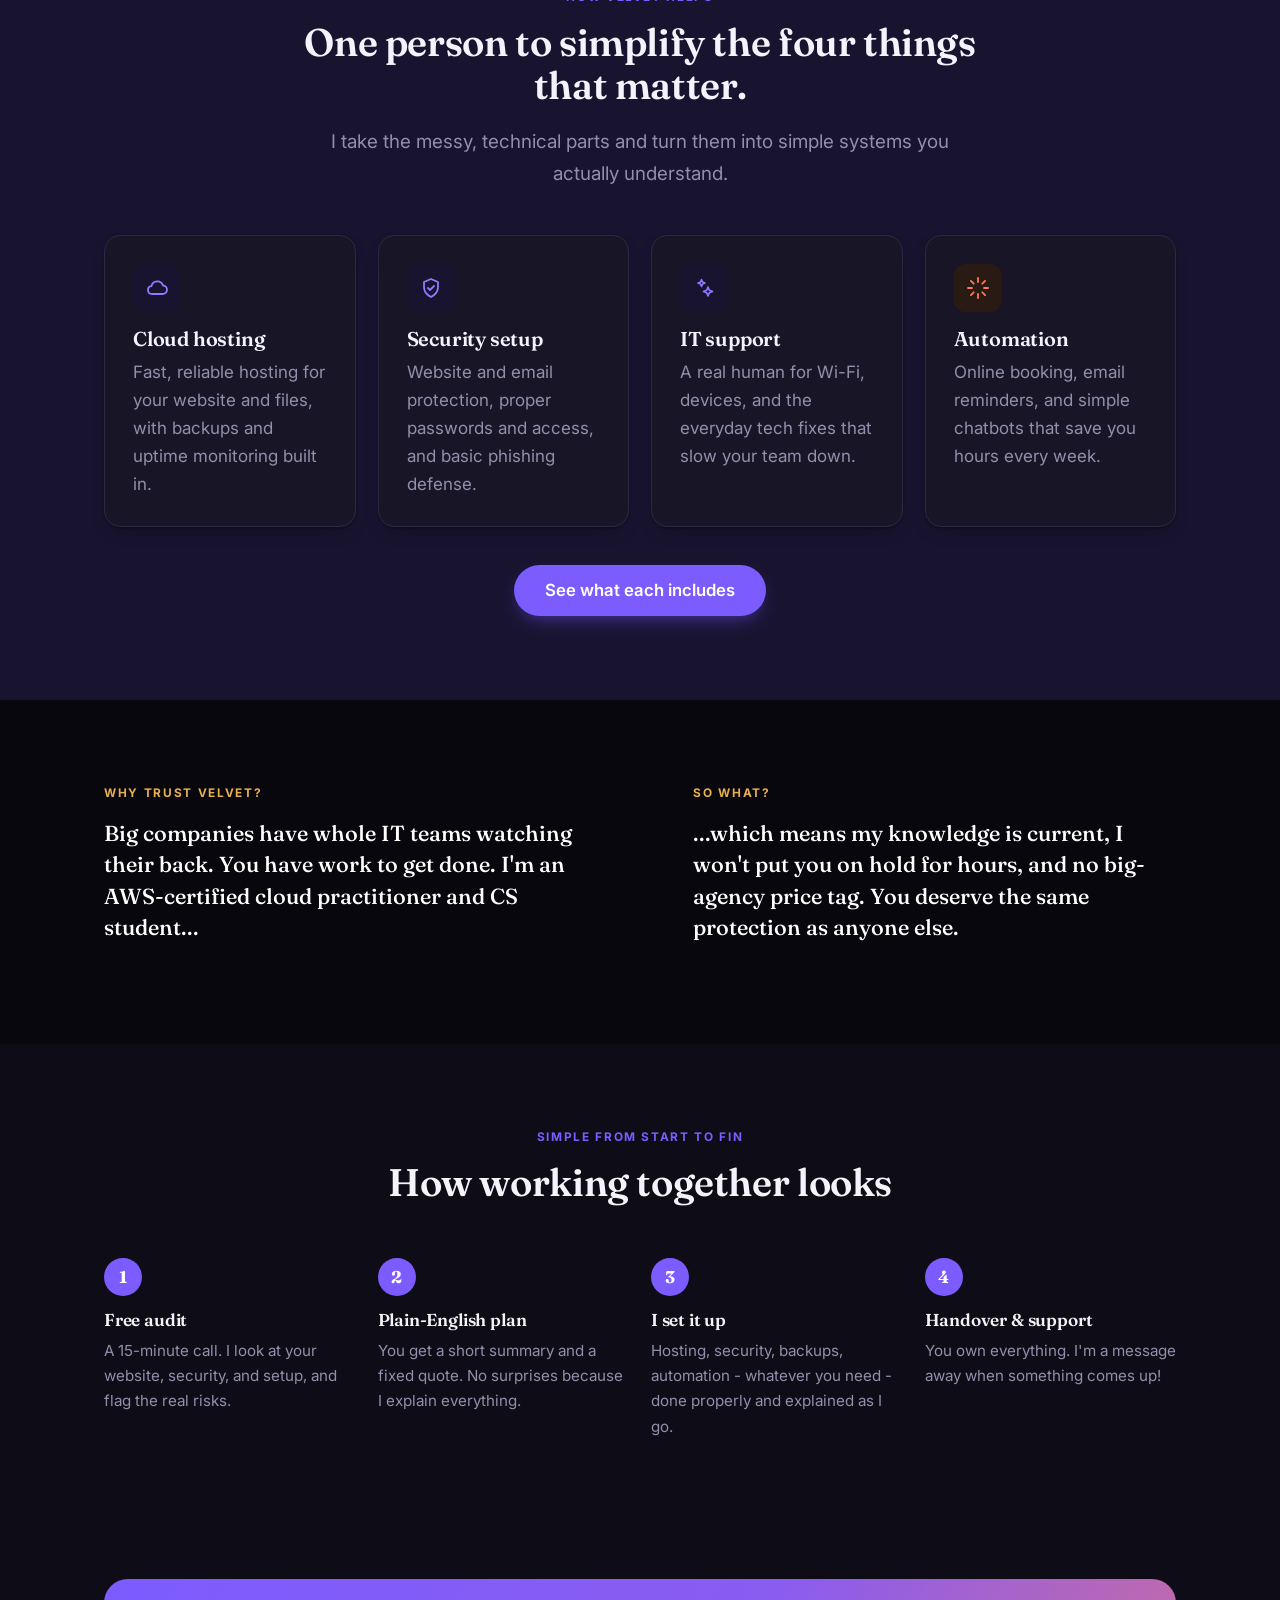
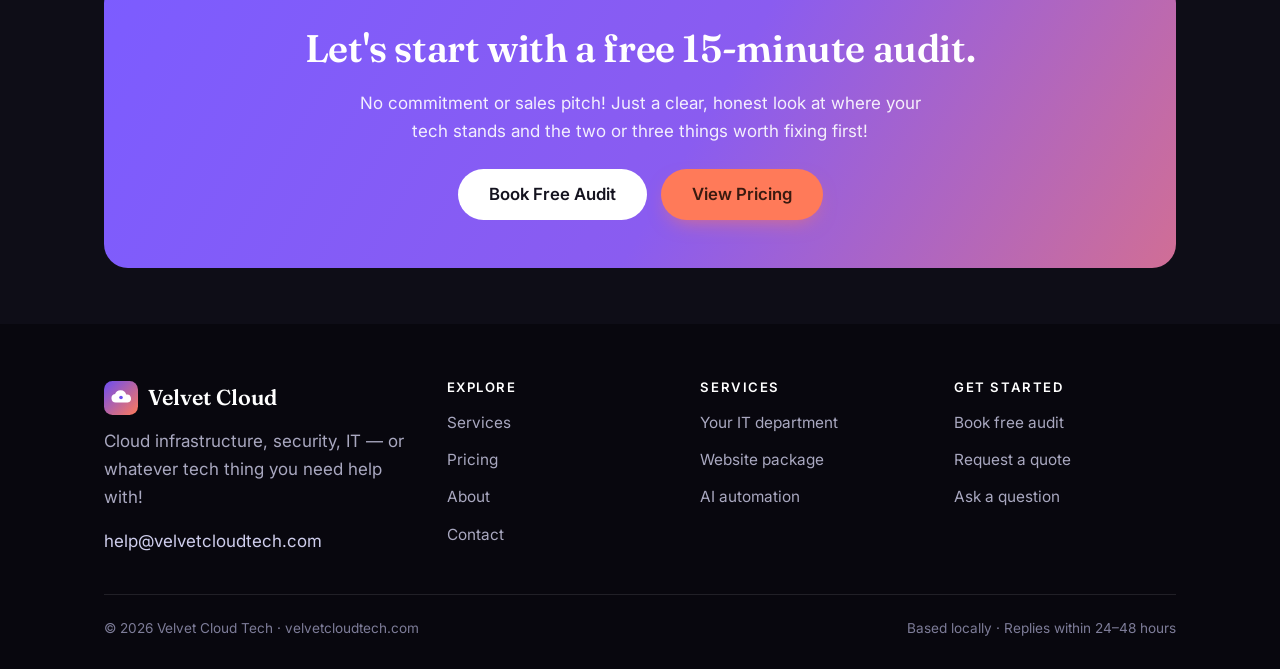
==== commit 7be58299: "change icon" ====
--- a/index.html
+++ b/index.html
@@ -5,7 +5,7 @@
   <meta name="viewport" content="width=device-width, initial-scale=1.0" />
   <title>Velvet Cloud Tech — Home</title>
   <meta name="description" content="Velvet Cloud Tech provides cloud hosting, security, backups and IT support for small local businesses — fast, secure, managed infrastructure without needing in-house IT. Book a free 15-minute audit." />
-  <link rel="icon" href="assets/favicon.svg" type="image/svg+xml" />
+  <link rel="icon" href="assets/favicon.png" type="image/png" />
   <link rel="preconnect" href="https://fonts.googleapis.com" />
   <link rel="preconnect" href="https://fonts.gstatic.com" crossorigin />
   <link href="https://fonts.googleapis.com/css2?family=Fraunces:opsz,wght@9..144,500;9..144,600;9..144,700&family=Inter:wght@400;500;600;700&display=swap" rel="stylesheet" />
@@ -13,6 +13,9 @@
   <meta property="og:title" content="Velvet Cloud Tech — Simple cloud, security & IT for local businesses" />
   <meta property="og:description" content="Fast, secure, managed infrastructure without needing in-house IT." />
   <meta property="og:type" content="website" />
+      <meta http-equiv="X-Content-Type-Options" content="nosniff" />
+      <meta http-equiv="X-Frame-Options" content="DENY" />
+      <meta name="referrer" content="strict-origin-when-cross-origin" />
 </head>
 <body>
 
--- a/css/styles.css
+++ b/css/styles.css
@@ -4,20 +4,20 @@
    ========================================================= */
 
 :root {
-  /* Brand palette — "velvet cloud" */
-  --ink:        #1c1b29;   /* near-black headings */
-  --ink-soft:   #4a4860;   /* body text */
-  --muted:      #6f6d83;   /* captions, meta */
-  --cream:      #faf8f4;   /* page background */
-  --card:       #ffffff;   /* surfaces */
-  --line:       #ece8e1;   /* hairline borders */
-
-  --violet:     #6c4df2;   /* primary */
-  --violet-700: #5a3bd6;   /* primary hover */
-  --violet-tint:#f2eeff;   /* tint */
+  /* Brand palette — "velvet night" (dark mode) */
+  --ink:        #f4f3fb;   /* near-white headings */
+  --ink-soft:   #c8c6db;   /* body text */
+  --muted:      #918fab;   /* captions, meta */
+  --cream:      #0e0d17;   /* page background */
+  --card:       #181626;   /* surfaces */
+  --line:       #2b2940;   /* hairline borders */
+
+  --violet:     #7c5cff;   /* primary */
+  --violet-700: #9279ff;   /* primary hover / links (lighter on dark) */
+  --violet-tint:#181430;   /* tinted section background */
   --coral:      #ff7a59;   /* warm accent */
-  --coral-soft: #ffe9e2;
-  --navy:       #12122b;   /* deep footer / dark sections */
+  --coral-soft: #2a1a14;
+  --navy:       #08070e;   /* deep footer / dark sections */
   --gold:       #e8b04b;
 
   /* Type */
@@ -27,10 +27,13 @@
   /* Spacing / shape */
   --radius:   16px;
   --radius-sm: 10px;
-  --shadow:   0 1px 2px rgba(28,27,41,.04), 0 12px 32px -12px rgba(28,27,41,.18);
-  --shadow-sm:0 1px 2px rgba(28,27,41,.05), 0 6px 16px -10px rgba(28,27,41,.15);
+  --shadow:   0 1px 2px rgba(0,0,0,.4), 0 16px 40px -16px rgba(0,0,0,.7);
+  --shadow-sm:0 1px 2px rgba(0,0,0,.35), 0 8px 20px -12px rgba(0,0,0,.6);
   --container: 1120px;
 }
+
+/* keep the OS UI (scrollbars, form controls) in dark too */
+html { color-scheme: dark; }
 
 /* ---------- Reset-ish ---------- */
 *, *::before, *::after { box-sizing: border-box; }
@@ -348,3 +351,50 @@
 @media (prefers-reduced-motion: reduce) {
   * { animation: none !important; transition: none !important; scroll-behavior: auto !important; }
 }
+
+/* =========================================================
+   DARK MODE PATCHES
+   These override spots that hard-coded light colors so they
+   read correctly on the dark palette defined in :root above.
+   ========================================================= */
+
+/* translucent sticky header on dark */
+.site-header { background: rgba(14,13,23,.82); }
+
+/* buttons */
+.btn--ghost:hover { background: rgba(124,92,255,.12); }
+.btn--light { background: #ffffff; color: #14131f; }      /* sits on bright CTA band */
+.btn--light:hover { background: #ece8ff; }
+
+/* problem ("pain") cards */
+.pain { background: var(--card); border-color: rgba(255,122,89,.32); }
+
+/* coral icon tile */
+.card .icon--coral { color: var(--coral); }
+
+/* form controls */
+.field input, .field select, .field textarea { background: #100f1c; color: var(--ink); border-color: var(--line); }
+.field input::placeholder, .field textarea::placeholder { color: #6f6d86; }
+
+/* FAQ, calendly + embed placeholder, pills */
+.faq details { background: var(--card); }
+.calendly-wrap { background: var(--card); }
+.embed-placeholder { background: var(--card); }
+.embed-placeholder code { background: rgba(124,92,255,.18); color: #b9a6ff; }
+.badge-pill { background: var(--card); }
+
+/* status pills tuned for dark surfaces */
+.status--ok   { color: #6ee7a8; background: rgba(34,160,90,.16); }
+.status--warn { color: #f4c560; background: rgba(220,160,40,.16); }
+
+/* "What I can do for you" hero card */
+.svc-card .svc-title { color: var(--ink); }
+.svc-card .svc-item { border-color: var(--line); }
+.svc-card .svc-name { color: var(--ink); }
+.svc-card .svc-name svg { stroke: #9279ff; }
+.svc-card .svc-badge { background: rgba(124,92,255,.18); color: #b9a6ff; }
+.svc-card .svc-tag { color: var(--muted); background: rgba(255,255,255,.05); }
+.svc-card .svc-foot { border-color: var(--line); }
+.svc-card .svc-foot-text { color: var(--muted); }
+.svc-card .svc-foot-btn { color: #b9a6ff; border-color: #6c4df2; }
+.svc-card .svc-foot-btn:hover { background: rgba(124,92,255,.14); }
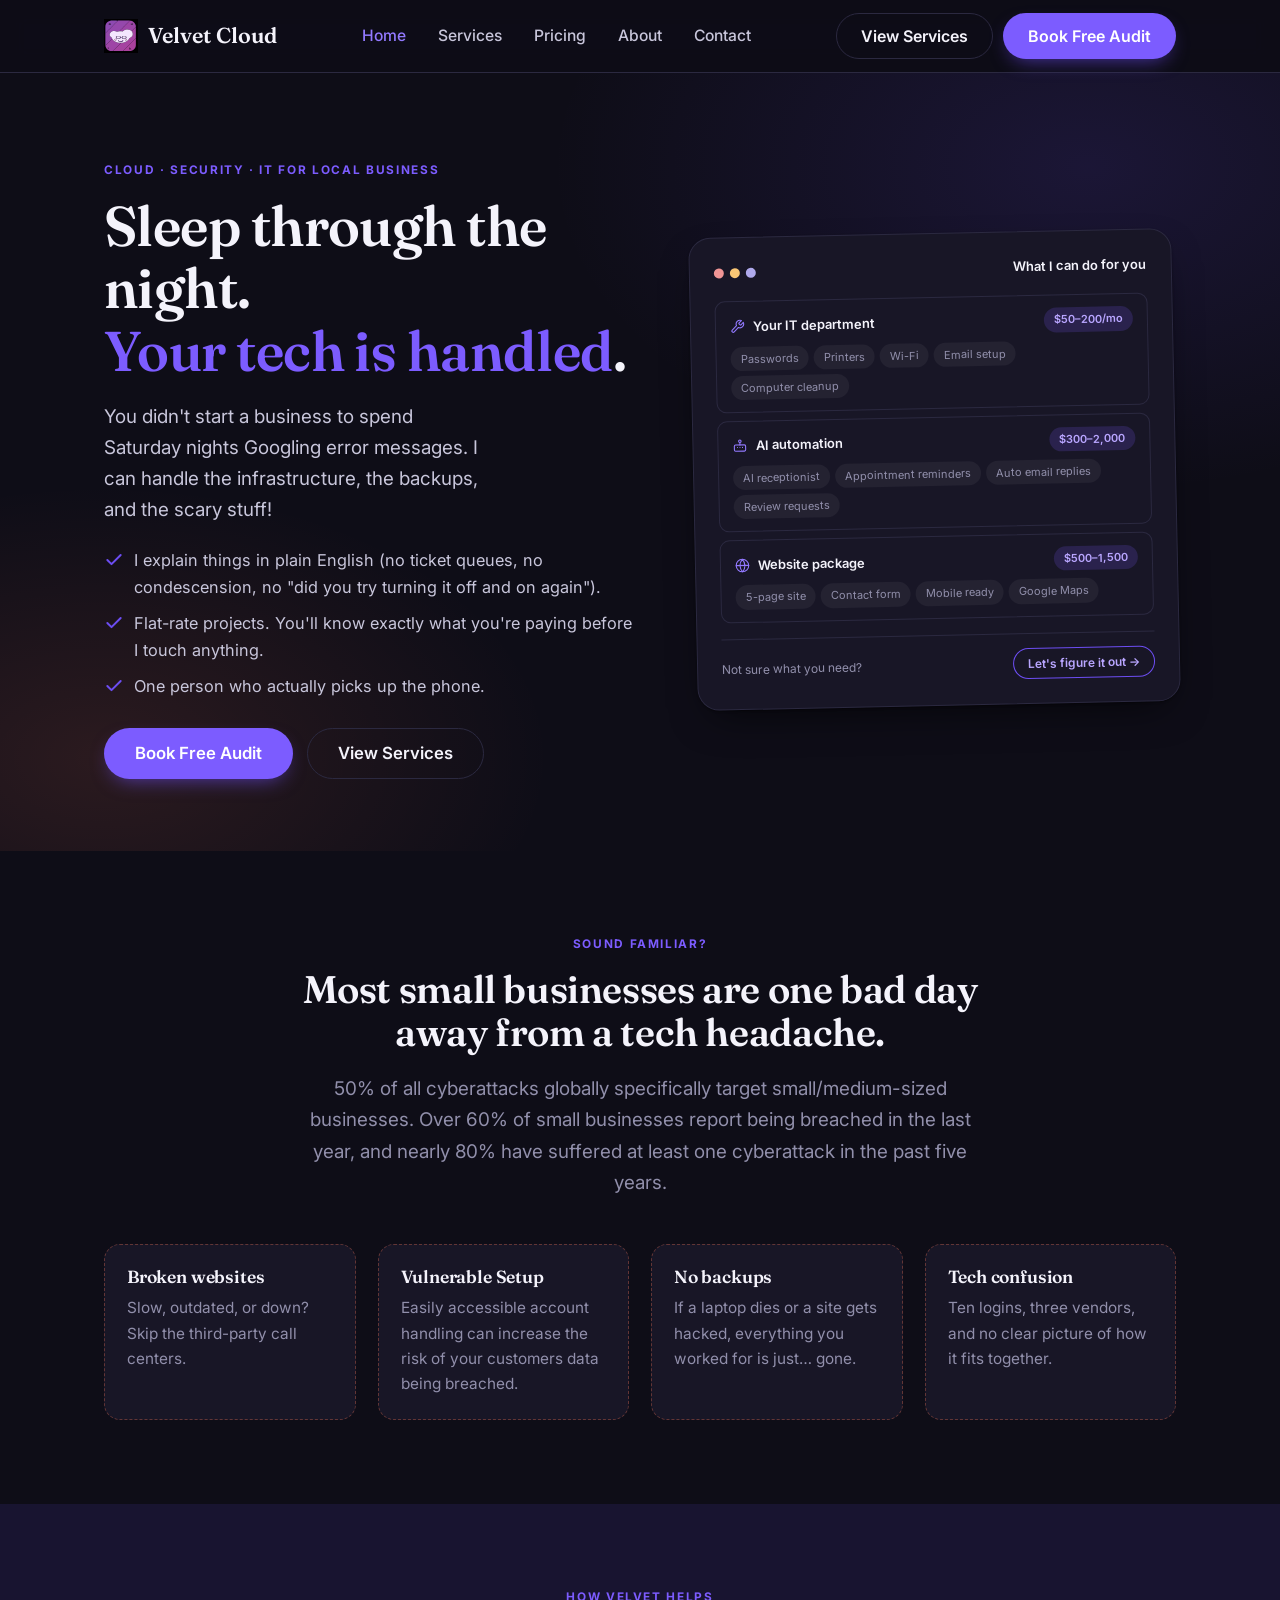
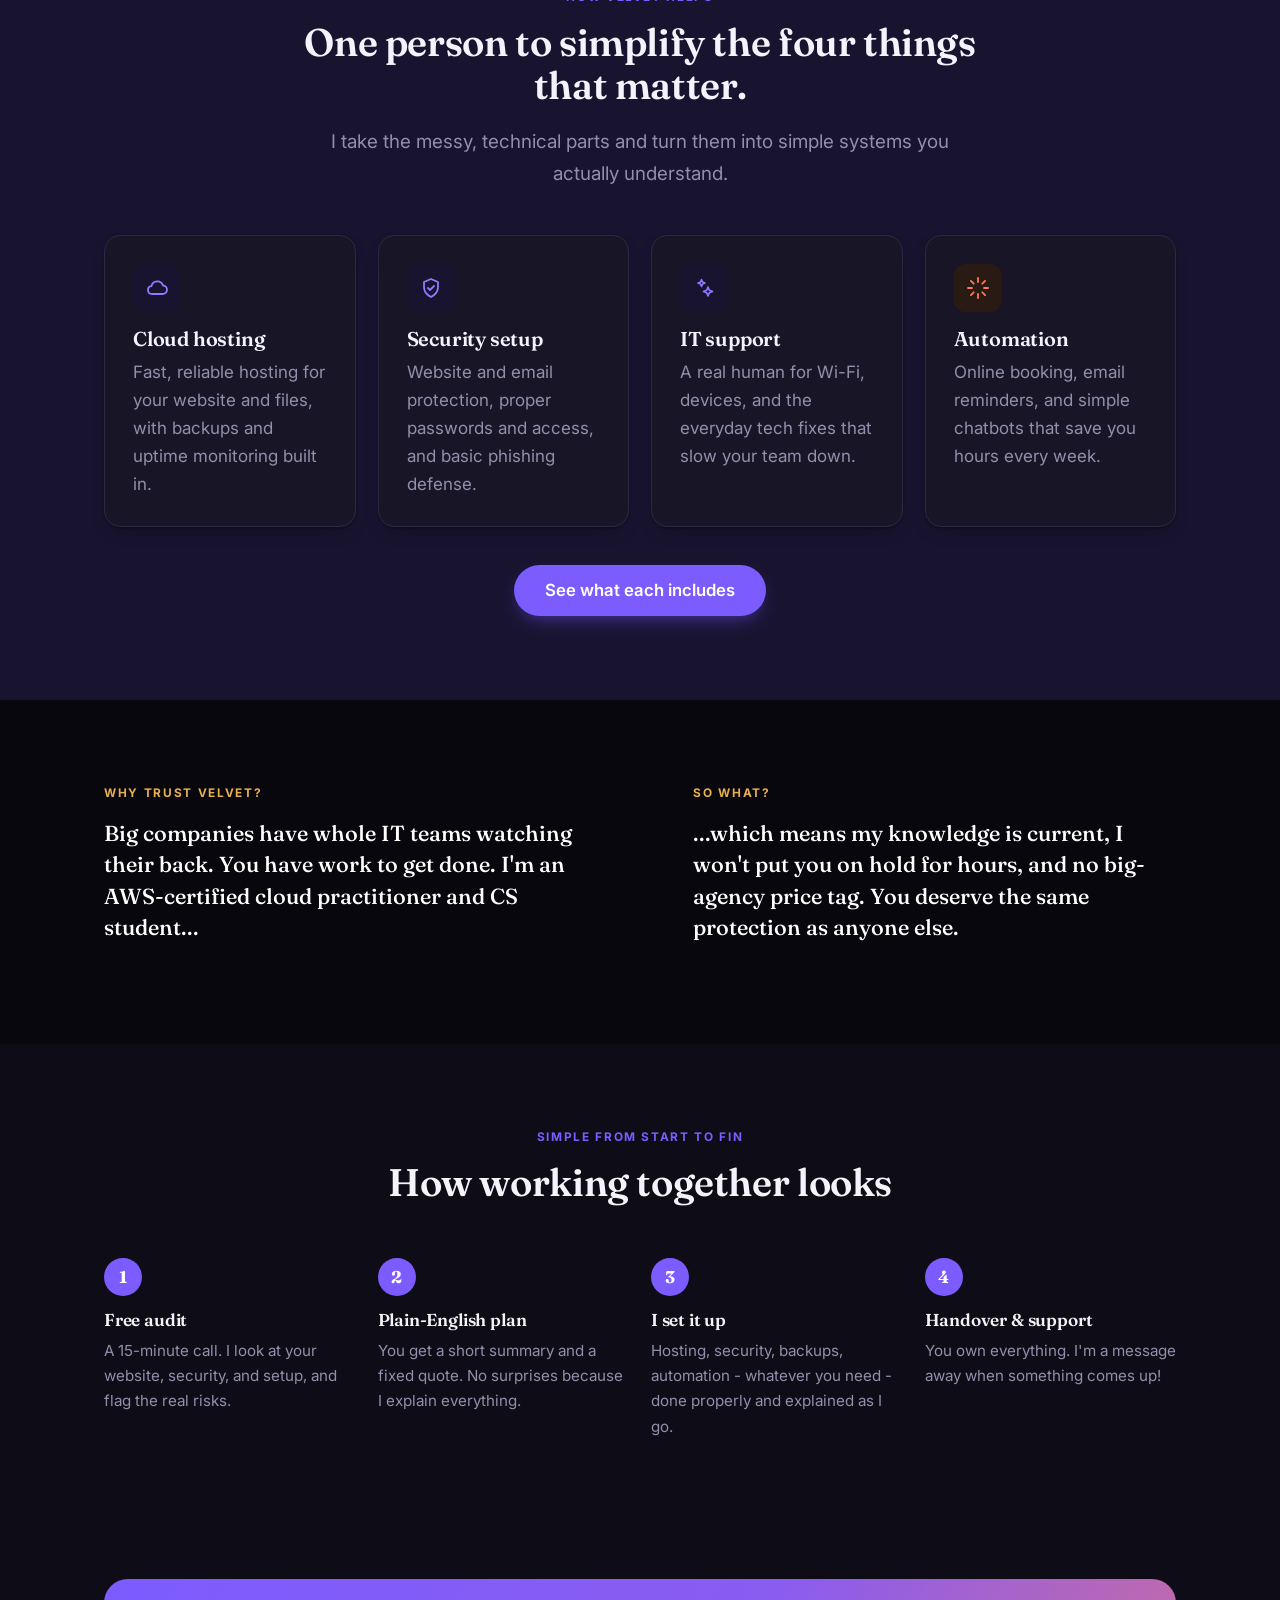
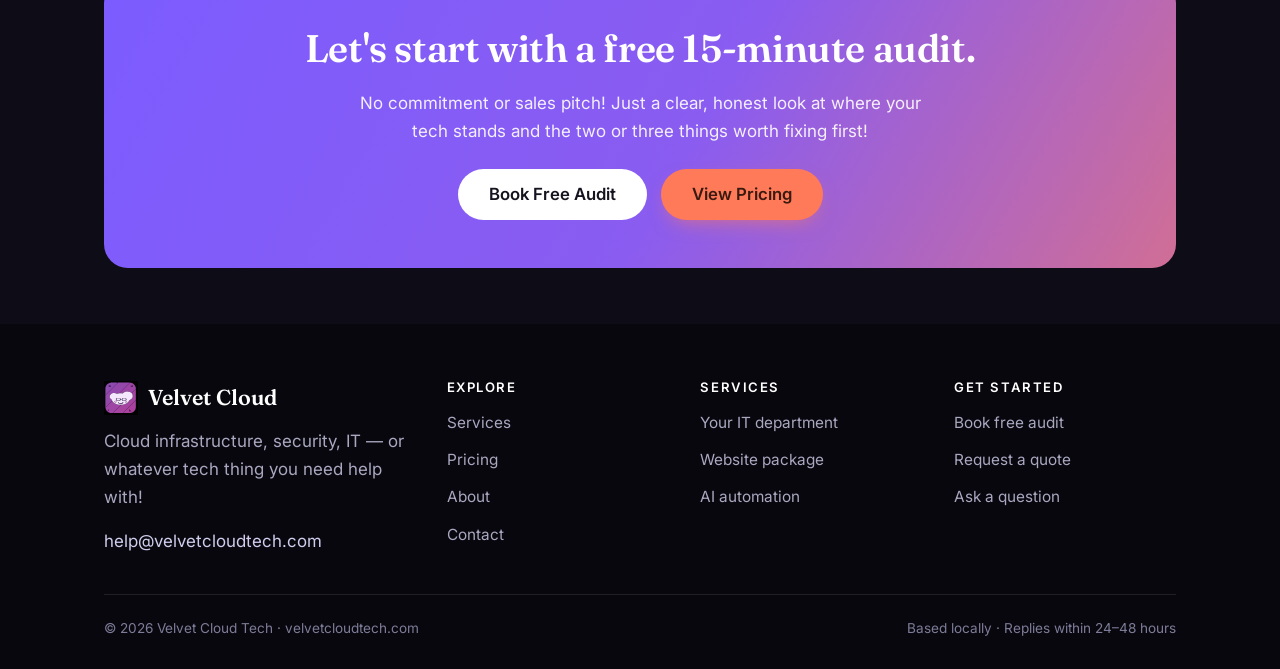
==== commit 07b4222d: "fix icon fr fr, form submitting live" ====
--- a/index.html
+++ b/index.html
@@ -5,7 +5,7 @@
   <meta name="viewport" content="width=device-width, initial-scale=1.0" />
   <title>Velvet Cloud Tech — Home</title>
   <meta name="description" content="Velvet Cloud Tech provides cloud hosting, security, backups and IT support for small local businesses — fast, secure, managed infrastructure without needing in-house IT. Book a free 15-minute audit." />
-  <link rel="icon" href="assets/favicon.png" type="image/png" />
+  <link rel="icon" href="assets/favicon.svg" type="image/svg+xml" />
   <link rel="preconnect" href="https://fonts.googleapis.com" />
   <link rel="preconnect" href="https://fonts.gstatic.com" crossorigin />
   <link href="https://fonts.googleapis.com/css2?family=Fraunces:opsz,wght@9..144,500;9..144,600;9..144,700&family=Inter:wght@400;500;600;700&display=swap" rel="stylesheet" />
@@ -23,7 +23,7 @@
   <header class="site-header">
     <div class="container nav">
       <a class="brand" href="index.html" aria-label="Velvet Cloud Tech home">
-        <svg class="mark" viewBox="0 0 64 64" aria-hidden="true"><defs><linearGradient id="bg" x1="0" y1="0" x2="1" y2="1"><stop offset="0" stop-color="#6c4df2"/><stop offset="1" stop-color="#ff7a59"/></linearGradient></defs><rect width="64" height="64" rx="16" fill="url(#bg)"/><path fill="#fff" d="M44.5 40.5H22a8 8 0 0 1-1.2-15.9 11 11 0 0 1 21 .8 7.5 7.5 0 0 1 2.7 15.1Z"/><circle cx="32" cy="31" r="3.4" fill="#6c4df2"/></svg>
+        <img class="mark" src="assets/favicon.svg" alt="" width="34" height="34" />
         Velvet Cloud
       </a>
       <nav aria-label="Primary">
@@ -251,7 +251,7 @@
       <div class="footer-grid">
         <div>
           <a class="brand" href="index.html">
-            <svg class="mark" viewBox="0 0 64 64" aria-hidden="true"><defs><linearGradient id="fg" x1="0" y1="0" x2="1" y2="1"><stop offset="0" stop-color="#6c4df2"/><stop offset="1" stop-color="#ff7a59"/></linearGradient></defs><rect width="64" height="64" rx="16" fill="url(#fg)"/><path fill="#fff" d="M44.5 40.5H22a8 8 0 0 1-1.2-15.9 11 11 0 0 1 21 .8 7.5 7.5 0 0 1 2.7 15.1Z"/><circle cx="32" cy="31" r="3.4" fill="#6c4df2"/></svg>
+            <img class="mark" src="assets/favicon.svg" alt="" width="34" height="34" />
             Velvet Cloud
           </a>
           <p style="max-width:34ch;color:#a9a8c0">Cloud infrastructure, security, IT — or whatever tech thing you need help with!</p>
